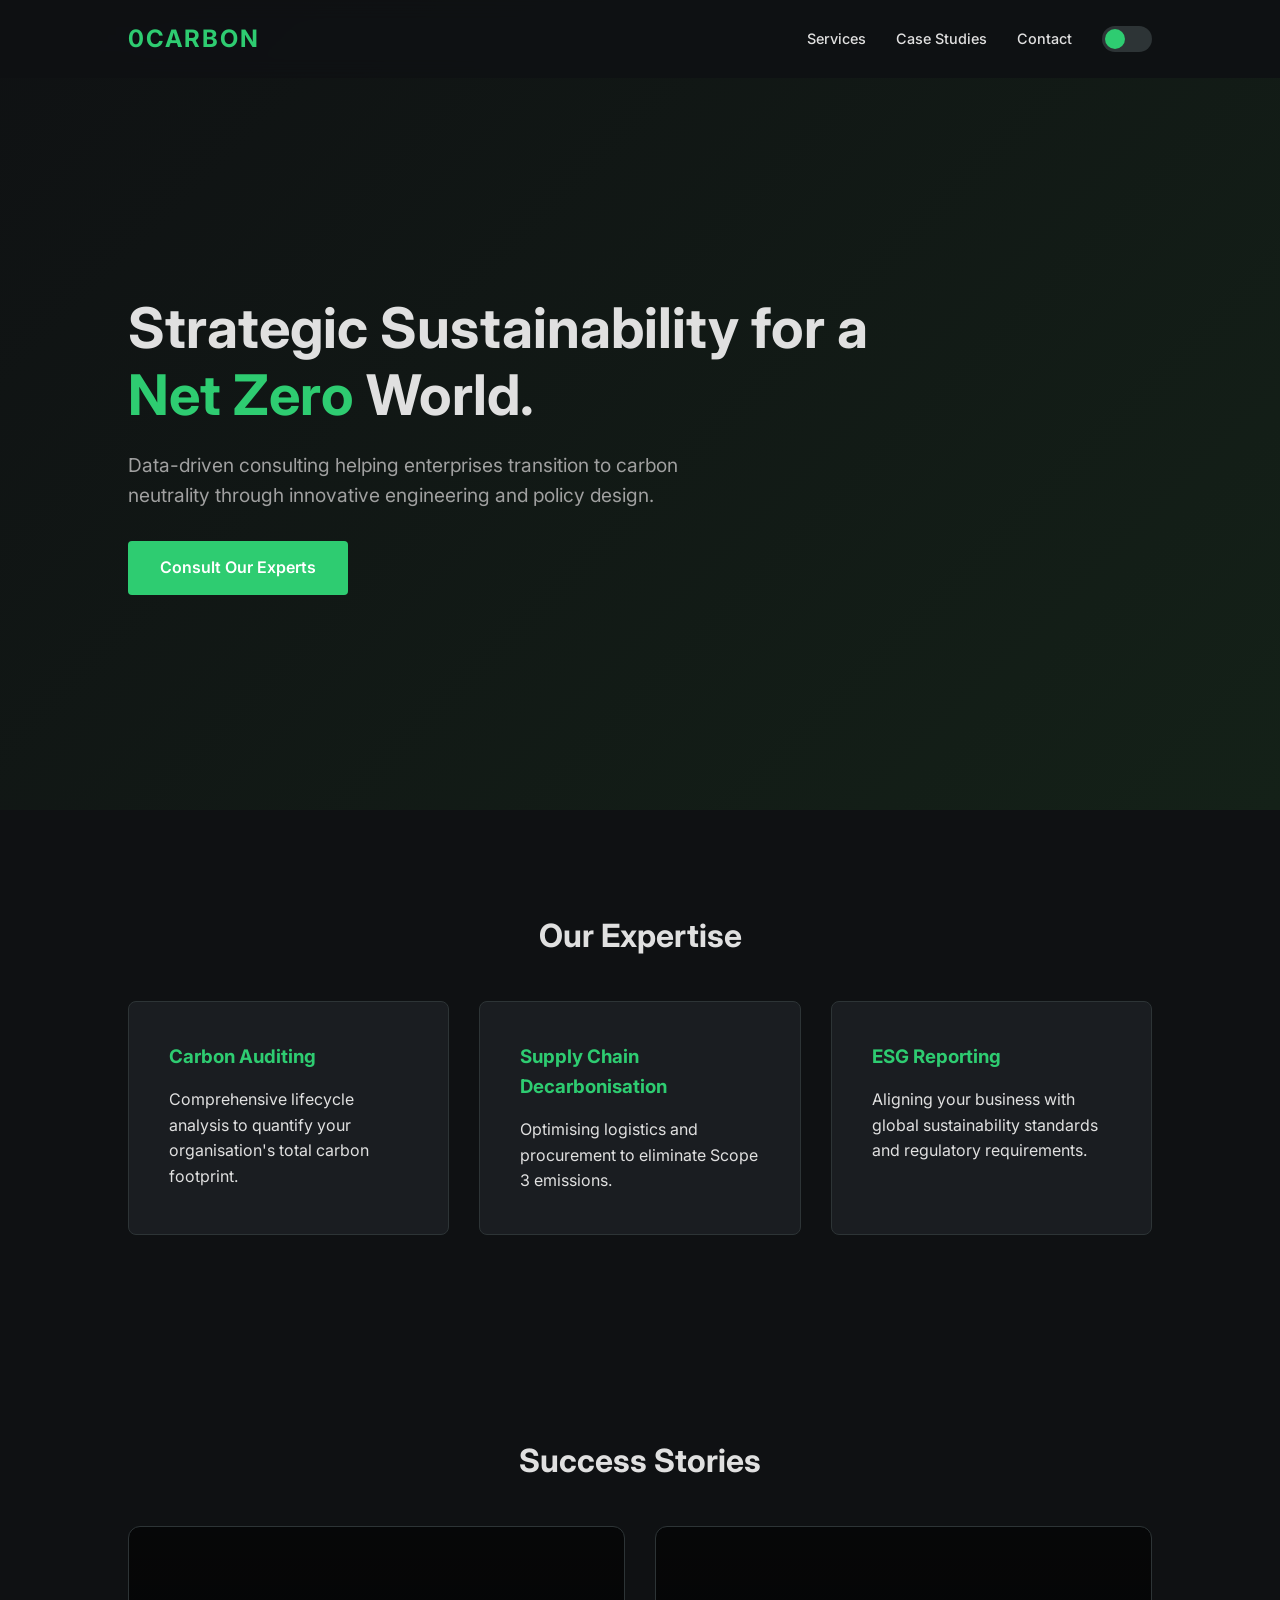
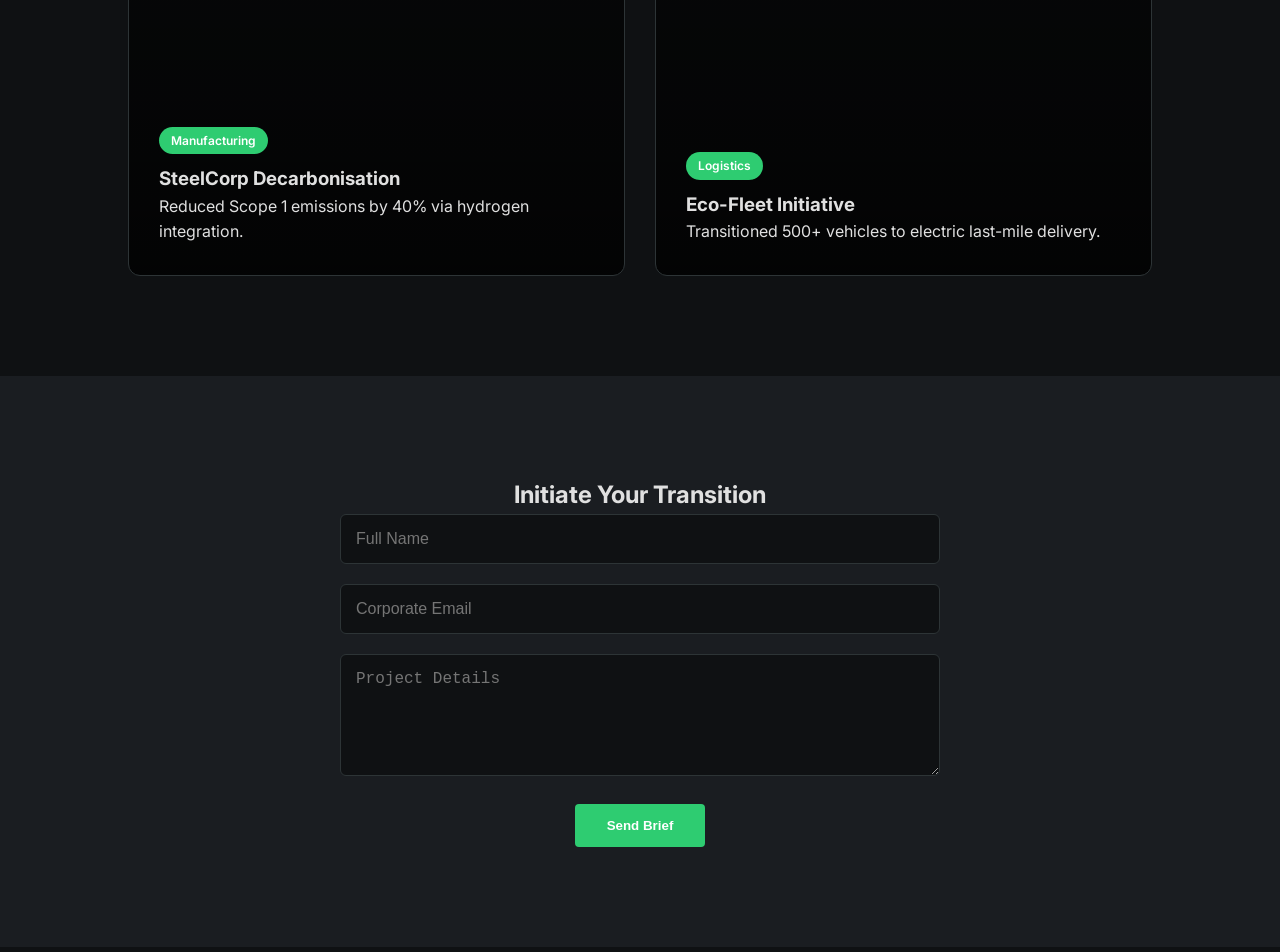
==== index.html @ 8ced05be "first commit" ====
<!DOCTYPE html>
<html lang="en" data-theme="dark">

<head>
    <meta charset="UTF-8">
    <meta name="viewport" content="width=device-width, initial-scale=1.0">
    <title>0Carbon | Engineering a Net Zero Future</title>
    <link rel="stylesheet" href="style.css">
    <link rel="preconnect" href="https://fonts.googleapis.com">
    <link href="https://fonts.googleapis.com/css2?family=Inter:wght@300;400;600;700&display=swap" rel="stylesheet">
</head>

<body>

    <nav class="navbar">
        <div class="logo">0CARBON</div>
        <ul class="nav-links">
            <li><a href="#services">Services</a></li>
            <li><a href="#projects">Case Studies</a></li>
            <li><a href="#contact">Contact</a></li>
            <button id="theme-toggle" aria-label="Toggle Dark/Light Mode">
                <span class="mode-icon"></span>
            </button>
        </ul>
    </nav>

    <header class="hero">
        <div class="hero-content">
            <h1>Strategic Sustainability for a <span class="text-green">Net Zero</span> World.</h1>
            <p>Data-driven consulting helping enterprises transition to carbon neutrality through innovative engineering
                and policy design.</p>
            <a href="#contact" class="btn-primary">Consult Our Experts</a>
        </div>
    </header>

    <section id="services" class="services">
        <h2 class="section-title">Our Expertise</h2>
        <div class="grid">
            <div class="card">
                <h3>Carbon Auditing</h3>
                <p>Comprehensive lifecycle analysis to quantify your organisation's total carbon footprint.</p>
            </div>
            <div class="card">
                <h3>Supply Chain Decarbonisation</h3>
                <p>Optimising logistics and procurement to eliminate Scope 3 emissions.</p>
            </div>
            <div class="card">
                <h3>ESG Reporting</h3>
                <p>Aligning your business with global sustainability standards and regulatory requirements.</p>
            </div>
        </div>
    </section>

    <section id="projects" class="case-studies">
        <h2 class="section-title">Success Stories</h2>
        <div class="grid">
            <div class="project-card">
                <div class="project-content">
                    <span class="tag">Manufacturing</span>
                    <h3>SteelCorp Decarbonisation</h3>
                    <p>Reduced Scope 1 emissions by 40% via hydrogen integration.</p>
                </div>
            </div>
            <div class="project-card">
                <div class="project-content">
                    <span class="tag">Logistics</span>
                    <h3>Eco-Fleet Initiative</h3>
                    <p>Transitioned 500+ vehicles to electric last-mile delivery.</p>
                </div>
            </div>
        </div>
    </section>

    <section id="contact" class="contact-section">
        <div class="contact-container">
            <h2>Initiate Your Transition</h2>
            <form id="contactForm">
                <div class="input-group">
                    <input type="text" id="name" placeholder="Full Name" required>
                    <small class="error-msg"></small>
                </div>
                <div class="input-group">
                    <input type="email" id="email" placeholder="Corporate Email" required>
                    <small class="error-msg"></small>
                </div>
                <div class="input-group">
                    <textarea id="message" rows="5" placeholder="Project Details" required></textarea>
                    <small class="error-msg"></small>
                </div>
                <button type="submit" class="btn-primary">Send Brief</button>
            </form>
            <div id="formFeedback" class="hidden">Thank you. Our consultants will reach out within 24 hours.</div>
        </div>
    </section>

    <script src="script.js"></script>
</body>

</html>
---- style.css ----
:root {
    /* Dark Theme */
    --bg-color: #0f1113;
    --card-bg: #1a1d21;
    --text-main: #e0e0e0;
    --text-dim: #a0a0a0;
    --accent-green: #2ecc71;
    --nav-bg: rgba(15, 17, 19, 0.9);
    --border: #2d3436;
}

[data-theme="light"] {
    --bg-color: #f5f7f8;
    --card-bg: #ffffff;
    --text-main: #1a1d21;
    --text-dim: #4a4a4a;
    --accent-green: #27ae60;
    --nav-bg: rgba(245, 247, 248, 0.9);
    --border: #dcdde1;
}

* {
    margin: 0;
    padding: 0;
    box-sizing: border-box;
}

html {
    scroll-behavior: smooth;
}

body {
    font-family: 'Inter', sans-serif;
    background-color: var(--bg-color);
    color: var(--text-main);
    transition: background 0.3s ease, color 0.3s ease;
    line-height: 1.6;
}

.navbar {
    display: flex;
    justify-content: space-between;
    align-items: center;
    padding: 20px 10%;
    position: fixed;
    width: 100%;
    top: 0;
    background: var(--nav-bg);
    backdrop-filter: blur(10px);
    z-index: 1000;
}

.logo {
    font-weight: 700;
    font-size: 1.5rem;
    letter-spacing: 2px;
    color: var(--accent-green);
}

.nav-links {
    display: flex;
    list-style: none;
    align-items: center;
    gap: 30px;
}

.nav-links a {
    text-decoration: none;
    color: var(--text-main);
    font-weight: 500;
    font-size: 0.9rem;
}

#theme-toggle {
    background: var(--border);
    border: none;
    width: 50px;
    height: 26px;
    border-radius: 20px;
    cursor: pointer;
    position: relative;
}

.mode-icon {
    position: absolute;
    top: 3px;
    left: 3px;
    width: 20px;
    height: 20px;
    background: var(--accent-green);
    border-radius: 50%;
    transition: 0.3s;
}

[data-theme="light"] .mode-icon {
    transform: translateX(24px);
}

.hero {
    height: 90vh;
    display: flex;
    align-items: center;
    padding: 0 10%;
    background: linear-gradient(135deg, var(--bg-color) 0%, #142118 100%);
    padding-top: 80px;
}

.hero h1 {
    font-size: 3.5rem;
    max-width: 800px;
    margin-bottom: 20px;
    line-height: 1.2;
}

.text-green {
    color: var(--accent-green);
}

.hero p {
    color: var(--text-dim);
    font-size: 1.2rem;
    max-width: 600px;
    margin-bottom: 30px;
}

.btn-primary {
    display: inline-block;
    padding: 14px 32px;
    background: var(--accent-green);
    color: white;
    text-decoration: none;
    border-radius: 4px;
    font-weight: 600;
    border: none;
    cursor: pointer;
    transition: opacity 0.3s;
}

.btn-primary:hover {
    opacity: 0.9;
}

.section-title {
    font-size: 2rem;
    margin-bottom: 40px;
    text-align: center;
}

.services,
.case-studies {
    padding: 100px 10%;
}

.grid {
    display: grid;
    grid-template-columns: repeat(auto-fit, minmax(300px, 1fr));
    gap: 30px;
}

.card {
    background: var(--card-bg);
    padding: 40px;
    border-radius: 8px;
    border: 1px solid var(--border);
    transition: transform 0.3s ease;
}

.card:hover {
    transform: translateY(-10px);
    border-color: var(--accent-green);
}

.card h3 {
    margin-bottom: 15px;
    color: var(--accent-green);
}

.project-card {
    background: linear-gradient(rgba(0, 0, 0, 0.6), rgba(0, 0, 0, 0.8)), url('https://images.unsplash.com/photo-1473341304170-971dccb5ac1e?auto=format&fit=crop&w=800&q=80');
    background-size: cover;
    height: 350px;
    border-radius: 12px;
    display: flex;
    align-items: flex-end;
    padding: 30px;
    border: 1px solid var(--border);
}

.tag {
    background: var(--accent-green);
    color: white;
    padding: 4px 12px;
    font-size: 0.75rem;
    border-radius: 20px;
    font-weight: 600;
    margin-bottom: 10px;
    display: inline-block;
}

.contact-section {
    padding: 100px 10%;
    background: var(--card-bg);
}

.contact-container {
    max-width: 600px;
    margin: 0 auto;
    text-align: center;
}

.input-group {
    margin-bottom: 20px;
    text-align: left;
}

input,
textarea {
    width: 100%;
    padding: 15px;
    background: var(--bg-color);
    border: 1px solid var(--border);
    color: var(--text-main);
    border-radius: 6px;
    font-size: 1rem;
}

.error-msg {
    color: #ff7675;
    font-size: 0.8rem;
    display: none;
    margin-top: 5px;
}

.hidden {
    display: none;
    padding: 20px;
    background: rgba(46, 204, 113, 0.1);
    border-radius: 8px;
}
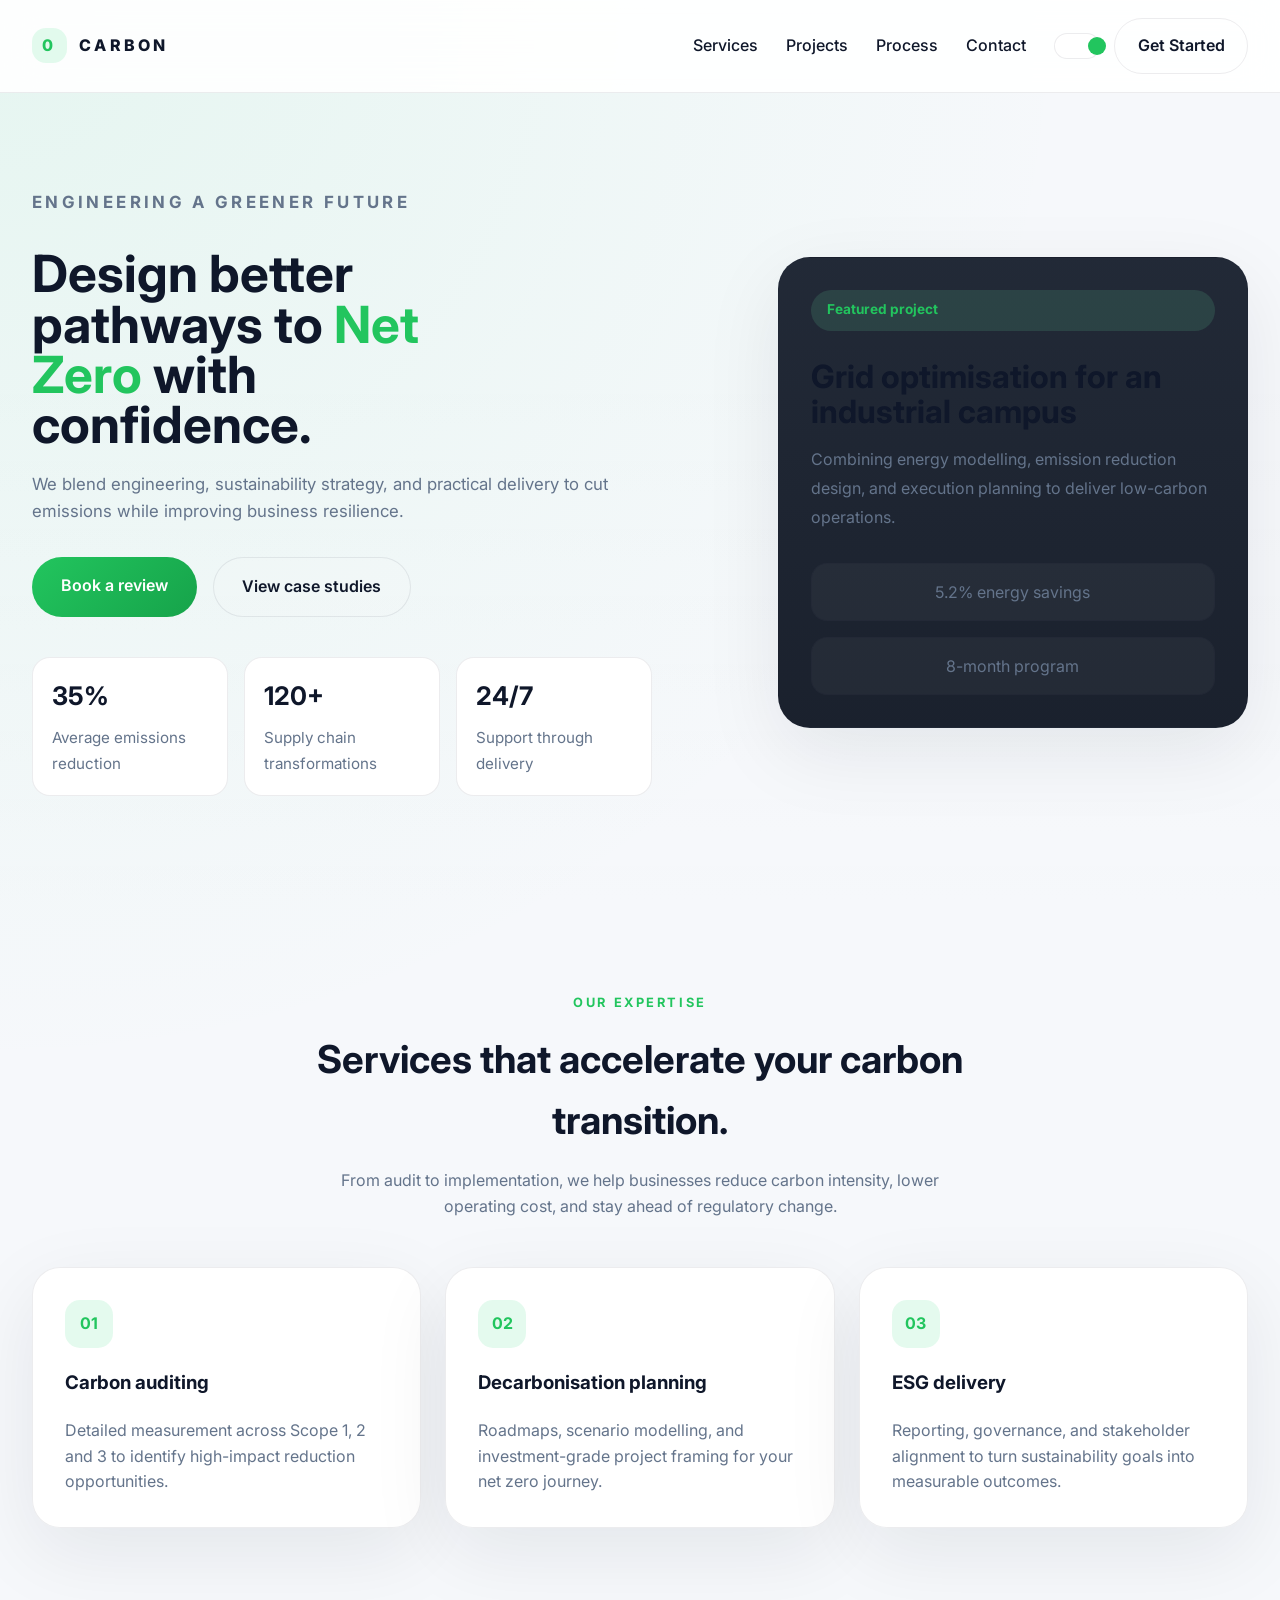
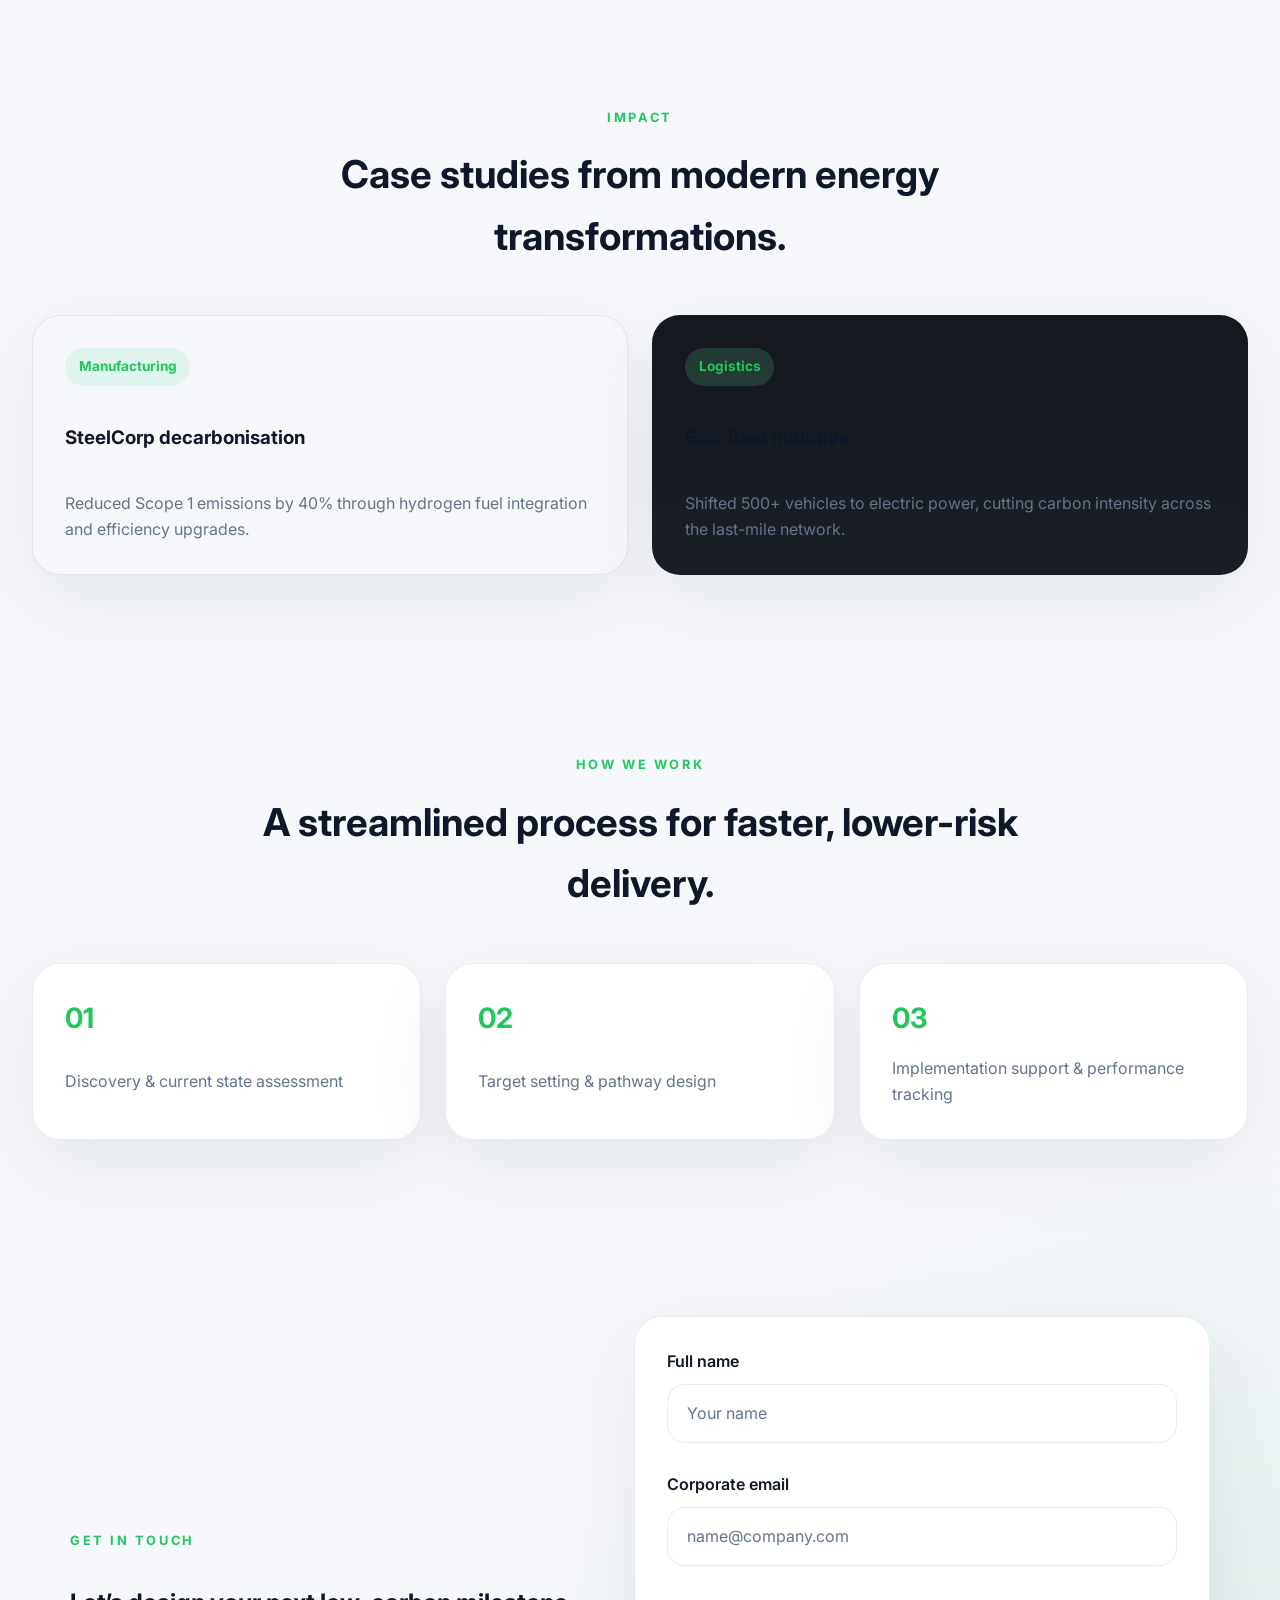
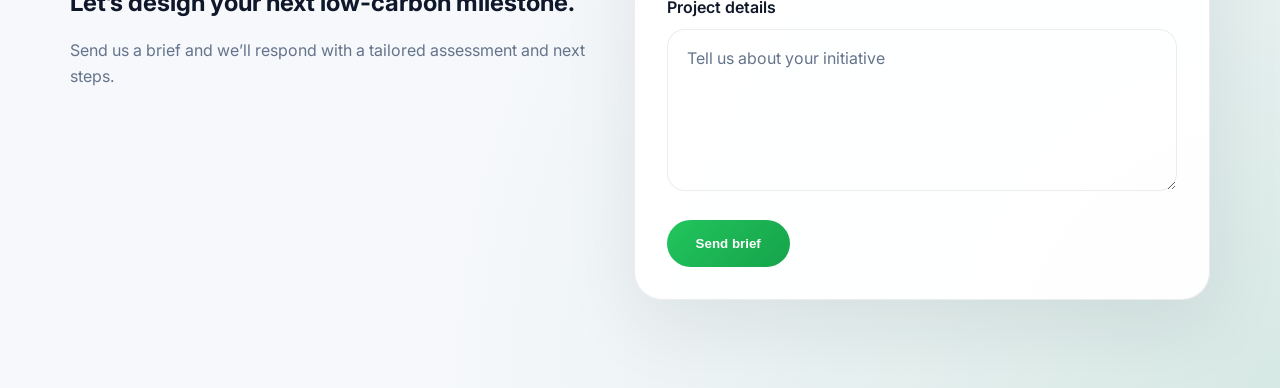
==== commit 6003a913: "Test 1" ====
--- a/index.html
+++ b/index.html
@@ -7,91 +7,169 @@
     <title>0Carbon | Engineering a Net Zero Future</title>
     <link rel="stylesheet" href="style.css">
     <link rel="preconnect" href="https://fonts.googleapis.com">
-    <link href="https://fonts.googleapis.com/css2?family=Inter:wght@300;400;600;700&display=swap" rel="stylesheet">
+    <link rel="preconnect" href="https://fonts.gstatic.com" crossorigin>
+    <link href="https://fonts.googleapis.com/css2?family=Inter:wght@300;400;500;600;700;800&display=swap" rel="stylesheet">
 </head>
 
 <body>
-
-    <nav class="navbar">
-        <div class="logo">0CARBON</div>
-        <ul class="nav-links">
-            <li><a href="#services">Services</a></li>
-            <li><a href="#projects">Case Studies</a></li>
-            <li><a href="#contact">Contact</a></li>
-            <button id="theme-toggle" aria-label="Toggle Dark/Light Mode">
-                <span class="mode-icon"></span>
+    <div class="page-shell">
+        <nav class="navbar">
+            <div class="brand">
+                <span class="brand-mark">0</span>
+                <span class="brand-text">CARBON</span>
+            </div>
+            <button class="nav-toggle" id="navToggle" aria-label="Open navigation">
+                <span></span>
+                <span></span>
+                <span></span>
             </button>
-        </ul>
-    </nav>
-
-    <header class="hero">
-        <div class="hero-content">
-            <h1>Strategic Sustainability for a <span class="text-green">Net Zero</span> World.</h1>
-            <p>Data-driven consulting helping enterprises transition to carbon neutrality through innovative engineering
-                and policy design.</p>
-            <a href="#contact" class="btn-primary">Consult Our Experts</a>
-        </div>
-    </header>
-
-    <section id="services" class="services">
-        <h2 class="section-title">Our Expertise</h2>
-        <div class="grid">
-            <div class="card">
-                <h3>Carbon Auditing</h3>
-                <p>Comprehensive lifecycle analysis to quantify your organisation's total carbon footprint.</p>
-            </div>
-            <div class="card">
-                <h3>Supply Chain Decarbonisation</h3>
-                <p>Optimising logistics and procurement to eliminate Scope 3 emissions.</p>
-            </div>
-            <div class="card">
-                <h3>ESG Reporting</h3>
-                <p>Aligning your business with global sustainability standards and regulatory requirements.</p>
-            </div>
-        </div>
-    </section>
-
-    <section id="projects" class="case-studies">
-        <h2 class="section-title">Success Stories</h2>
-        <div class="grid">
-            <div class="project-card">
-                <div class="project-content">
-                    <span class="tag">Manufacturing</span>
-                    <h3>SteelCorp Decarbonisation</h3>
-                    <p>Reduced Scope 1 emissions by 40% via hydrogen integration.</p>
+            <div class="nav-menu" id="navMenu">
+                <ul class="nav-links">
+                    <li><a href="#services">Services</a></li>
+                    <li><a href="#projects">Projects</a></li>
+                    <li><a href="#process">Process</a></li>
+                    <li><a href="#contact">Contact</a></li>
+                </ul>
+                <div class="nav-actions">
+                    <button id="theme-toggle" class="theme-btn" aria-label="Toggle theme">
+                        <span class="mode-icon"></span>
+                    </button>
+                    <a class="btn-outline" href="#contact">Get Started</a>
                 </div>
             </div>
-            <div class="project-card">
-                <div class="project-content">
-                    <span class="tag">Logistics</span>
-                    <h3>Eco-Fleet Initiative</h3>
-                    <p>Transitioned 500+ vehicles to electric last-mile delivery.</p>
+        </nav>
+
+        <header class="hero">
+            <div class="hero-copy">
+                <p class="eyebrow">Engineering a greener future</p>
+                <h1>Design better pathways to <span>Net Zero</span> with confidence.</h1>
+                <p>We blend engineering, sustainability strategy, and practical delivery to cut emissions while improving business resilience.</p>
+                <div class="hero-actions">
+                    <a class="btn-primary" href="#contact">Book a review</a>
+                    <a class="btn-secondary" href="#projects">View case studies</a>
+                </div>
+                <div class="hero-metrics">
+                    <div>
+                        <strong>35%</strong>
+                        <span>Average emissions reduction</span>
+                    </div>
+                    <div>
+                        <strong>120+</strong>
+                        <span>Supply chain transformations</span>
+                    </div>
+                    <div>
+                        <strong>24/7</strong>
+                        <span>Support through delivery</span>
+                    </div>
                 </div>
             </div>
-        </div>
-    </section>
+            <div class="hero-panel">
+                <div class="panel-badge">Featured project</div>
+                <h2>Grid optimisation for an industrial campus</h2>
+                <p>Combining energy modelling, emission reduction design, and execution planning to deliver low-carbon operations.</p>
+                <div class="panel-footer">
+                    <span>5.2% energy savings</span>
+                    <span>8-month program</span>
+                </div>
+            </div>
+        </header>
 
-    <section id="contact" class="contact-section">
-        <div class="contact-container">
-            <h2>Initiate Your Transition</h2>
-            <form id="contactForm">
-                <div class="input-group">
-                    <input type="text" id="name" placeholder="Full Name" required>
-                    <small class="error-msg"></small>
+        <main>
+            <section id="services" class="services">
+                <div class="section-intro">
+                    <span class="section-label">Our expertise</span>
+                    <h2>Services that accelerate your carbon transition.</h2>
+                    <p>From audit to implementation, we help businesses reduce carbon intensity, lower operating cost, and stay ahead of regulatory change.</p>
                 </div>
-                <div class="input-group">
-                    <input type="email" id="email" placeholder="Corporate Email" required>
-                    <small class="error-msg"></small>
+                <div class="grid grid-3">
+                    <article class="service-card">
+                        <div class="service-icon">01</div>
+                        <h3>Carbon auditing</h3>
+                        <p>Detailed measurement across Scope 1, 2 and 3 to identify high-impact reduction opportunities.</p>
+                    </article>
+                    <article class="service-card">
+                        <div class="service-icon">02</div>
+                        <h3>Decarbonisation planning</h3>
+                        <p>Roadmaps, scenario modelling, and investment-grade project framing for your net zero journey.</p>
+                    </article>
+                    <article class="service-card">
+                        <div class="service-icon">03</div>
+                        <h3>ESG delivery</h3>
+                        <p>Reporting, governance, and stakeholder alignment to turn sustainability goals into measurable outcomes.</p>
+                    </article>
                 </div>
-                <div class="input-group">
-                    <textarea id="message" rows="5" placeholder="Project Details" required></textarea>
-                    <small class="error-msg"></small>
+            </section>
+
+            <section id="projects" class="case-studies">
+                <div class="section-intro">
+                    <span class="section-label">Impact</span>
+                    <h2>Case studies from modern energy transformations.</h2>
                 </div>
-                <button type="submit" class="btn-primary">Send Brief</button>
-            </form>
-            <div id="formFeedback" class="hidden">Thank you. Our consultants will reach out within 24 hours.</div>
-        </div>
-    </section>
+                <div class="grid grid-2">
+                    <article class="project-card project-card--light">
+                        <span class="tag">Manufacturing</span>
+                        <h3>SteelCorp decarbonisation</h3>
+                        <p>Reduced Scope 1 emissions by 40% through hydrogen fuel integration and efficiency upgrades.</p>
+                    </article>
+                    <article class="project-card project-card--dark">
+                        <span class="tag">Logistics</span>
+                        <h3>Eco-fleet initiative</h3>
+                        <p>Shifted 500+ vehicles to electric power, cutting carbon intensity across the last-mile network.</p>
+                    </article>
+                </div>
+            </section>
+
+            <section id="process" class="process-section">
+                <div class="section-intro">
+                    <span class="section-label">How we work</span>
+                    <h2>A streamlined process for faster, lower-risk delivery.</h2>
+                </div>
+                <div class="process-grid">
+                    <div class="process-step">
+                        <h3>01</h3>
+                        <p>Discovery & current state assessment</p>
+                    </div>
+                    <div class="process-step">
+                        <h3>02</h3>
+                        <p>Target setting & pathway design</p>
+                    </div>
+                    <div class="process-step">
+                        <h3>03</h3>
+                        <p>Implementation support & performance tracking</p>
+                    </div>
+                </div>
+            </section>
+
+            <section id="contact" class="contact-section">
+                <div class="contact-wrap">
+                    <div class="contact-copy">
+                        <span class="section-label">Get in touch</span>
+                        <h2>Let’s design your next low-carbon milestone.</h2>
+                        <p>Send us a brief and we’ll respond with a tailored assessment and next steps.</p>
+                    </div>
+                    <form id="contactForm" class="contact-form">
+                        <div class="input-group">
+                            <label for="name">Full name</label>
+                            <input type="text" id="name" placeholder="Your name" required>
+                            <small class="error-msg"></small>
+                        </div>
+                        <div class="input-group">
+                            <label for="email">Corporate email</label>
+                            <input type="email" id="email" placeholder="name@company.com" required>
+                            <small class="error-msg"></small>
+                        </div>
+                        <div class="input-group">
+                            <label for="message">Project details</label>
+                            <textarea id="message" rows="5" placeholder="Tell us about your initiative" required></textarea>
+                            <small class="error-msg"></small>
+                        </div>
+                        <button type="submit" class="btn-primary">Send brief</button>
+                        <div id="formFeedback" class="form-feedback hidden">Thank you! We’ll be in touch within 24 hours.</div>
+                    </form>
+                </div>
+            </section>
+        </main>
+    </div>
 
     <script src="script.js"></script>
 </body>
--- a/style.css
+++ b/style.css
@@ -1,22 +1,29 @@
 :root {
-    /* Dark Theme */
-    --bg-color: #0f1113;
-    --card-bg: #1a1d21;
-    --text-main: #e0e0e0;
-    --text-dim: #a0a0a0;
-    --accent-green: #2ecc71;
-    --nav-bg: rgba(15, 17, 19, 0.9);
-    --border: #2d3436;
+    --bg-color: #06090e;
+    --surface: rgba(14, 20, 29, 0.9);
+    --card-bg: rgba(12, 18, 28, 0.96);
+    --panel-bg: rgba(9, 14, 22, 0.9);
+    --text-main: #f8fafc;
+    --text-muted: #a6b2c1;
+    --accent: #6ce3a3;
+    --accent-strong: #3ade8b;
+    --border: rgba(255, 255, 255, 0.08);
+    --shadow: 0 32px 120px rgba(5, 9, 16, 0.35);
+    --nav-bg: rgba(9, 14, 22, 0.75);
 }
 
 [data-theme="light"] {
-    --bg-color: #f5f7f8;
+    --bg-color: #f6f8fb;
+    --surface: rgba(255, 255, 255, 0.95);
     --card-bg: #ffffff;
-    --text-main: #1a1d21;
-    --text-dim: #4a4a4a;
-    --accent-green: #27ae60;
-    --nav-bg: rgba(245, 247, 248, 0.9);
-    --border: #dcdde1;
+    --panel-bg: rgba(255, 255, 255, 0.95);
+    --text-main: #0f172a;
+    --text-muted: #64748b;
+    --accent: #22c55e;
+    --accent-strong: #16a34a;
+    --border: rgba(15, 23, 42, 0.08);
+    --shadow: 0 24px 80px rgba(15, 23, 42, 0.08);
+    --nav-bg: rgba(255, 255, 255, 0.9);
 }
 
 * {
@@ -31,209 +38,577 @@
 
 body {
     font-family: 'Inter', sans-serif;
-    background-color: var(--bg-color);
-    color: var(--text-main);
-    transition: background 0.3s ease, color 0.3s ease;
+    background: radial-gradient(circle at top left, rgba(108, 227, 163, 0.12), transparent 28%),
+        radial-gradient(circle at bottom right, rgba(51, 152, 111, 0.16), transparent 22%),
+        var(--bg-color);
+    color: var(--text-main);
+    min-height: 100vh;
     line-height: 1.6;
+    transition: background 0.35s ease, color 0.35s ease;
+}
+
+body::before {
+    content: '';
+    position: fixed;
+    inset: 0;
+    background: linear-gradient(180deg, transparent 40%, rgba(255, 255, 255, 0.03) 100%);
+    pointer-events: none;
+}
+
+.page-shell {
+    position: relative;
+    overflow-x: hidden;
 }
 
 .navbar {
-    display: flex;
+    position: sticky;
+    top: 0;
+    z-index: 100;
+    display: flex;
+    align-items: center;
     justify-content: space-between;
-    align-items: center;
-    padding: 20px 10%;
-    position: fixed;
-    width: 100%;
-    top: 0;
+    gap: 1rem;
+    padding: 1.1rem 2rem;
     background: var(--nav-bg);
-    backdrop-filter: blur(10px);
-    z-index: 1000;
-}
-
-.logo {
+    backdrop-filter: blur(18px);
+    border-bottom: 1px solid var(--border);
+}
+
+.brand {
+    display: flex;
+    align-items: center;
+    gap: 0.75rem;
+    font-weight: 800;
+    letter-spacing: 0.2em;
+    text-transform: uppercase;
+    color: var(--text-main);
+}
+
+.brand-mark {
+    display: inline-flex;
+    width: 2.2rem;
+    height: 2.2rem;
+    align-items: center;
+    justify-content: center;
+    border-radius: 14px;
+    background: rgba(108, 227, 163, 0.18);
+    color: var(--accent);
+    font-size: 1rem;
+}
+
+.nav-toggle {
+    display: none;
+    border: none;
+    background: transparent;
+    cursor: pointer;
+    gap: 0.35rem;
+    flex-direction: column;
+    justify-content: center;
+    padding: 0.35rem;
+}
+
+.nav-toggle span {
+    display: block;
+    width: 1.75rem;
+    height: 2px;
+    background: var(--text-main);
+    border-radius: 999px;
+}
+
+.nav-menu {
+    display: flex;
+    align-items: center;
+    gap: 1.75rem;
+}
+
+.nav-links {
+    display: flex;
+    gap: 1.75rem;
+    list-style: none;
+}
+
+.nav-links a {
+    color: var(--text-main);
+    text-decoration: none;
+    font-weight: 500;
+    transition: color 0.2s ease;
+}
+
+.nav-links a:hover,
+.nav-links a:focus-visible {
+    color: var(--accent);
+}
+
+.nav-actions {
+    display: flex;
+    align-items: center;
+    gap: 0.9rem;
+}
+
+.theme-btn {
+    width: 46px;
+    height: 26px;
+    border-radius: 999px;
+    border: 1px solid var(--border);
+    background: var(--surface);
+    display: grid;
+    place-items: center;
+    position: relative;
+    cursor: pointer;
+}
+
+.mode-icon {
+    width: 18px;
+    height: 18px;
+    border-radius: 50%;
+    background: var(--accent);
+    transform: translateX(0);
+    transition: transform 0.25s ease;
+}
+
+[data-theme="light"] .mode-icon {
+    transform: translateX(20px);
+}
+
+.btn-outline,
+.btn-primary,
+.btn-secondary {
+    border-radius: 999px;
+    font-weight: 600;
+    transition: transform 0.25s ease, background 0.25s ease, color 0.25s ease;
+}
+
+.btn-outline {
+    padding: 0.9rem 1.4rem;
+    border: 1px solid var(--border);
+    color: var(--text-main);
+    text-decoration: none;
+    background: transparent;
+}
+
+.btn-outline:hover {
+    transform: translateY(-1px);
+    border-color: var(--accent);
+    color: var(--accent);
+}
+
+.hero {
+    display: grid;
+    grid-template-columns: 1.2fr 0.8fr;
+    align-items: center;
+    gap: 2.5rem;
+    min-height: calc(100vh - 92px);
+    padding: 3.5rem 2rem 4rem;
+}
+
+.hero-copy {
+    max-width: 620px;
+}
+
+.eyebrow {
+    display: inline-flex;
+    align-items: center;
+    gap: 0.5rem;
+    color: var(--accent);
+    font-size: 0.85rem;
     font-weight: 700;
-    font-size: 1.5rem;
-    letter-spacing: 2px;
-    color: var(--accent-green);
-}
-
-.nav-links {
-    display: flex;
-    list-style: none;
-    align-items: center;
-    gap: 30px;
-}
-
-.nav-links a {
-    text-decoration: none;
-    color: var(--text-main);
-    font-weight: 500;
-    font-size: 0.9rem;
-}
-
-#theme-toggle {
-    background: var(--border);
-    border: none;
-    width: 50px;
-    height: 26px;
-    border-radius: 20px;
-    cursor: pointer;
-    position: relative;
-}
-
-.mode-icon {
-    position: absolute;
-    top: 3px;
-    left: 3px;
-    width: 20px;
-    height: 20px;
-    background: var(--accent-green);
-    border-radius: 50%;
-    transition: 0.3s;
-}
-
-[data-theme="light"] .mode-icon {
-    transform: translateX(24px);
-}
-
-.hero {
-    height: 90vh;
-    display: flex;
-    align-items: center;
-    padding: 0 10%;
-    background: linear-gradient(135deg, var(--bg-color) 0%, #142118 100%);
-    padding-top: 80px;
+    text-transform: uppercase;
+    letter-spacing: 0.2em;
+    margin-bottom: 1rem;
 }
 
 .hero h1 {
-    font-size: 3.5rem;
-    max-width: 800px;
-    margin-bottom: 20px;
-    line-height: 1.2;
-}
-
-.text-green {
-    color: var(--accent-green);
-}
-
-.hero p {
-    color: var(--text-dim);
-    font-size: 1.2rem;
-    max-width: 600px;
-    margin-bottom: 30px;
+    font-size: clamp(3rem, 4vw, 4.25rem);
+    line-height: 0.98;
+    max-width: 12ch;
+    margin-bottom: 1.4rem;
+}
+
+.hero h1 span {
+    color: var(--accent);
+}
+
+.hero-copy p {
+    max-width: 42rem;
+    color: var(--text-muted);
+    font-size: 1.05rem;
+    margin-bottom: 2rem;
+}
+
+.hero-actions {
+    display: flex;
+    flex-wrap: wrap;
+    gap: 1rem;
+    margin-bottom: 2.5rem;
 }
 
 .btn-primary {
-    display: inline-block;
-    padding: 14px 32px;
-    background: var(--accent-green);
-    color: white;
-    text-decoration: none;
-    border-radius: 4px;
-    font-weight: 600;
+    padding: 1rem 1.8rem;
+    background: linear-gradient(135deg, var(--accent), var(--accent-strong));
+    color: #fff;
     border: none;
     cursor: pointer;
-    transition: opacity 0.3s;
-}
-
-.btn-primary:hover {
-    opacity: 0.9;
-}
-
-.section-title {
+    text-decoration: none;
+}
+
+.btn-secondary {
+    padding: 1rem 1.8rem;
+    background: rgba(255, 255, 255, 0.08);
+    border: 1px solid var(--border);
+    color: var(--text-main);
+    text-decoration: none;
+}
+
+.hero-metrics {
+    display: grid;
+    grid-template-columns: repeat(3, minmax(0, 1fr));
+    gap: 1rem;
+}
+
+.hero-metrics div {
+    padding: 1.15rem 1.2rem;
+    background: var(--panel-bg);
+    border: 1px solid var(--border);
+    border-radius: 18px;
+}
+
+.hero-metrics strong {
+    display: block;
+    font-size: 1.6rem;
+    margin-bottom: 0.5rem;
+    color: var(--text-main);
+}
+
+.hero-metrics span {
+    color: var(--text-muted);
+    font-size: 0.95rem;
+}
+
+.hero-panel {
+    position: relative;
+    padding: 2rem;
+    background: linear-gradient(180deg, rgba(22, 30, 44, 0.95), rgba(14, 21, 34, 0.95));
+    border: 1px solid var(--border);
+    border-radius: 32px;
+    box-shadow: var(--shadow);
+    min-height: 420px;
+    display: flex;
+    flex-direction: column;
+    justify-content: center;
+}
+
+.panel-badge {
+    display: inline-flex;
+    padding: 0.6rem 1rem;
+    background: rgba(108, 227, 163, 0.14);
+    color: var(--accent);
+    border-radius: 999px;
+    font-size: 0.85rem;
+    margin-bottom: 1.75rem;
+    font-weight: 700;
+}
+
+.hero-panel h2 {
     font-size: 2rem;
-    margin-bottom: 40px;
+    line-height: 1.1;
+    margin-bottom: 1rem;
+}
+
+.hero-panel p {
+    color: var(--text-muted);
+    line-height: 1.8;
+    margin-bottom: 2rem;
+}
+
+.panel-footer {
+    display: grid;
+    gap: 1rem;
+}
+
+.panel-footer span {
+    display: inline-flex;
+    align-items: center;
+    justify-content: center;
+    padding: 0.95rem 1rem;
+    background: rgba(255, 255, 255, 0.04);
+    border-radius: 16px;
+    border: 1px solid var(--border);
+    color: var(--text-muted);
+}
+
+.section-intro {
+    max-width: 760px;
+    margin: 0 auto 3rem;
     text-align: center;
 }
 
+.section-label {
+    display: inline-flex;
+    color: var(--accent);
+    font-weight: 700;
+    text-transform: uppercase;
+    letter-spacing: 0.2em;
+    font-size: 0.8rem;
+    margin-bottom: 1rem;
+}
+
+.section-intro h2 {
+    font-size: clamp(2rem, 3vw, 2.8rem);
+    margin-bottom: 1rem;
+}
+
+.section-intro p {
+    color: var(--text-muted);
+    max-width: 42rem;
+    margin: 0 auto;
+}
+
 .services,
-.case-studies {
-    padding: 100px 10%;
+.case-studies,
+.process-section,
+.contact-section {
+    padding: 5.5rem 2rem;
 }
 
 .grid {
     display: grid;
-    grid-template-columns: repeat(auto-fit, minmax(300px, 1fr));
-    gap: 30px;
-}
-
-.card {
-    background: var(--card-bg);
-    padding: 40px;
-    border-radius: 8px;
-    border: 1px solid var(--border);
-    transition: transform 0.3s ease;
-}
-
-.card:hover {
-    transform: translateY(-10px);
-    border-color: var(--accent-green);
-}
-
-.card h3 {
-    margin-bottom: 15px;
-    color: var(--accent-green);
+    gap: 1.5rem;
+}
+
+.grid-3 {
+    grid-template-columns: repeat(3, minmax(0, 1fr));
+}
+
+.grid-2 {
+    grid-template-columns: repeat(2, minmax(0, 1fr));
+}
+
+.service-card,
+.project-card,
+.process-step,
+.contact-form {
+    background: var(--panel-bg);
+    border: 1px solid var(--border);
+    border-radius: 28px;
+    padding: 2rem;
+    box-shadow: var(--shadow);
+}
+
+.service-card {
+    display: flex;
+    flex-direction: column;
+    gap: 1.25rem;
+}
+
+.service-icon {
+    width: 3rem;
+    height: 3rem;
+    border-radius: 15px;
+    background: rgba(108, 227, 163, 0.18);
+    color: var(--accent);
+    display: grid;
+    place-items: center;
+    font-weight: 700;
+}
+
+.service-card h3,
+.project-card h3 {
+    margin: 0;
+}
+
+.service-card p,
+.project-card p,
+.process-step p,
+.hero-panel p {
+    color: var(--text-muted);
 }
 
 .project-card {
-    background: linear-gradient(rgba(0, 0, 0, 0.6), rgba(0, 0, 0, 0.8)), url('https://images.unsplash.com/photo-1473341304170-971dccb5ac1e?auto=format&fit=crop&w=800&q=80');
-    background-size: cover;
-    height: 350px;
-    border-radius: 12px;
-    display: flex;
-    align-items: flex-end;
-    padding: 30px;
-    border: 1px solid var(--border);
+    display: flex;
+    flex-direction: column;
+    justify-content: space-between;
+    min-height: 260px;
+    gap: 1.25rem;
+}
+
+.project-card--light {
+    background: linear-gradient(180deg, rgba(255,255,255,0.08), rgba(255,255,255,0.02));
+}
+
+.project-card--dark {
+    background: linear-gradient(180deg, rgba(8,12,18,0.95), rgba(13,18,26,0.95));
 }
 
 .tag {
-    background: var(--accent-green);
-    color: white;
-    padding: 4px 12px;
-    font-size: 0.75rem;
-    border-radius: 20px;
+    width: fit-content;
+    padding: 0.5rem 0.85rem;
+    background: rgba(108, 227, 163, 0.16);
+    color: var(--accent);
+    border-radius: 999px;
+    font-size: 0.85rem;
+    font-weight: 700;
+}
+
+.process-grid {
+    display: grid;
+    grid-template-columns: repeat(3, minmax(0, 1fr));
+    gap: 1.5rem;
+}
+
+.process-step {
+    display: grid;
+    gap: 1rem;
+    justify-items: start;
+}
+
+.process-step h3 {
+    font-size: 1.75rem;
+    color: var(--accent);
+}
+
+.process-step p {
+    margin: 0;
+}
+
+.contact-wrap {
+    display: grid;
+    grid-template-columns: 1fr 1.1fr;
+    gap: 2.5rem;
+    align-items: center;
+    max-width: 1140px;
+    margin: 0 auto;
+}
+
+.contact-copy h2 {
+    margin: 1rem 0 1rem;
+}
+
+.contact-copy p {
+    color: var(--text-muted);
+    max-width: 40rem;
+}
+
+.contact-form {
+    display: grid;
+    gap: 1.25rem;
+}
+
+.input-group {
+    display: grid;
+    gap: 0.55rem;
+}
+
+.input-group label {
+    color: var(--text-main);
     font-weight: 600;
-    margin-bottom: 10px;
-    display: inline-block;
-}
-
-.contact-section {
-    padding: 100px 10%;
-    background: var(--card-bg);
-}
-
-.contact-container {
-    max-width: 600px;
-    margin: 0 auto;
-    text-align: center;
-}
-
-.input-group {
-    margin-bottom: 20px;
-    text-align: left;
 }
 
 input,
 textarea {
     width: 100%;
-    padding: 15px;
-    background: var(--bg-color);
-    border: 1px solid var(--border);
-    color: var(--text-main);
-    border-radius: 6px;
-    font-size: 1rem;
-}
-
-.error-msg {
-    color: #ff7675;
-    font-size: 0.8rem;
-    display: none;
-    margin-top: 5px;
+    border-radius: 18px;
+    border: 1px solid var(--border);
+    background: rgba(255, 255, 255, 0.03);
+    color: var(--text-main);
+    padding: 1rem 1.2rem;
+    font: inherit;
+}
+
+input::placeholder,
+textarea::placeholder {
+    color: var(--text-muted);
+}
+
+.btn-primary {
+    width: fit-content;
+}
+
+.form-feedback {
+    color: var(--accent);
+    font-weight: 600;
+    margin-top: 0.75rem;
 }
 
 .hidden {
     display: none;
-    padding: 20px;
-    background: rgba(46, 204, 113, 0.1);
-    border-radius: 8px;
-}+}
+
+@media (max-width: 1050px) {
+    .hero {
+        grid-template-columns: 1fr;
+        min-height: auto;
+    }
+
+    .hero-panel {
+        order: -1;
+    }
+
+    .contact-wrap {
+        grid-template-columns: 1fr;
+    }
+}
+
+@media (max-width: 860px) {
+    .navbar {
+        padding: 1rem 1.25rem;
+    }
+
+    .nav-toggle {
+        display: flex;
+    }
+
+    .nav-menu {
+        position: fixed;
+        inset: 72px 0 0;
+        background: rgba(6, 9, 14, 0.98);
+        backdrop-filter: blur(20px);
+        flex-direction: column;
+        padding: 1.5rem 1.75rem;
+        gap: 1.5rem;
+        transform: translateY(-110%);
+        transition: transform 0.28s ease;
+        pointer-events: none;
+        opacity: 0;
+    }
+
+    .nav-menu.open {
+        transform: translateY(0);
+        opacity: 1;
+        pointer-events: auto;
+    }
+
+    .nav-links {
+        flex-direction: column;
+        gap: 1rem;
+    }
+
+    .hero-metrics {
+        grid-template-columns: 1fr;
+    }
+
+    .grid-3,
+    .grid-2,
+    .process-grid {
+        grid-template-columns: 1fr;
+    }
+}
+
+@media (max-width: 640px) {
+    .navbar {
+        flex-wrap: wrap;
+        gap: 1rem;
+    }
+
+    .hero-copy h1 {
+        font-size: 2.6rem;
+    }
+
+    .hero-actions {
+        flex-direction: column;
+        align-items: stretch;
+    }
+
+    .hero-panel {
+        border-radius: 24px;
+    }
+}
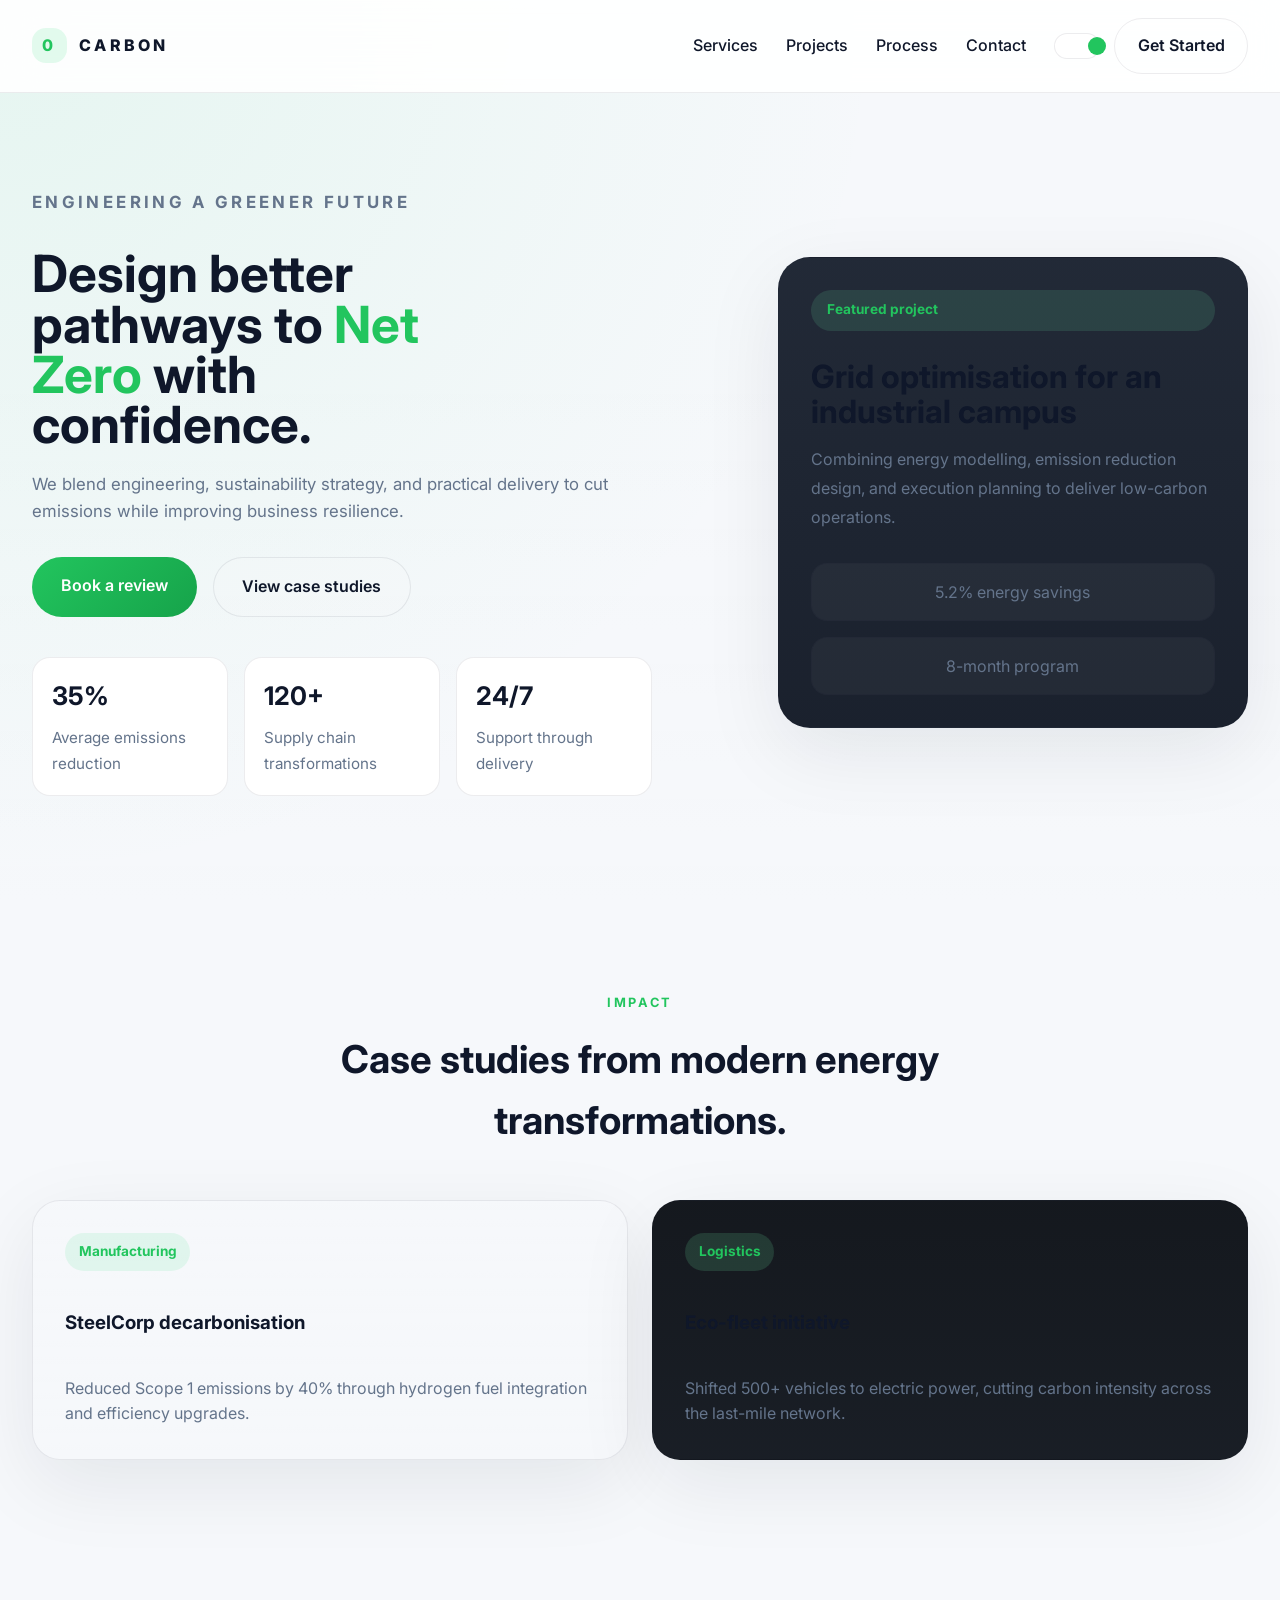
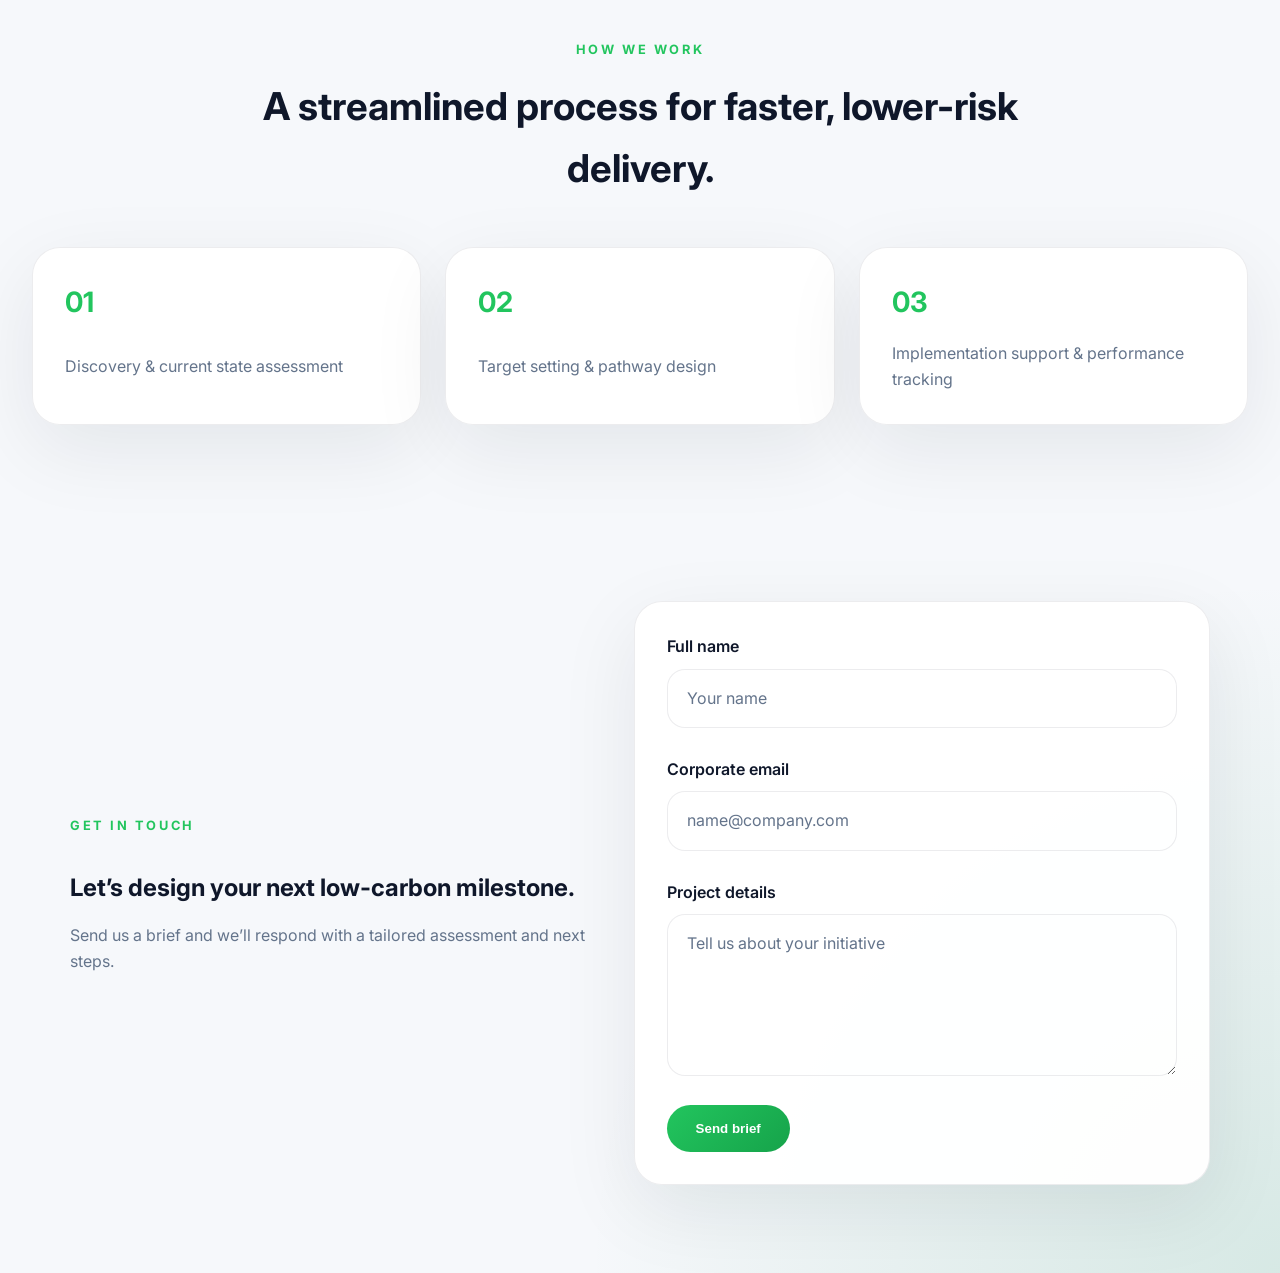
==== commit 34bf2538: "Test1_newdesign" ====
--- a/index.html
+++ b/index.html
@@ -25,7 +25,7 @@
             </button>
             <div class="nav-menu" id="navMenu">
                 <ul class="nav-links">
-                    <li><a href="#services">Services</a></li>
+                    <li><a href="services.html">Services</a></li>
                     <li><a href="#projects">Projects</a></li>
                     <li><a href="#process">Process</a></li>
                     <li><a href="#contact">Contact</a></li>
@@ -75,30 +75,7 @@
         </header>
 
         <main>
-            <section id="services" class="services">
-                <div class="section-intro">
-                    <span class="section-label">Our expertise</span>
-                    <h2>Services that accelerate your carbon transition.</h2>
-                    <p>From audit to implementation, we help businesses reduce carbon intensity, lower operating cost, and stay ahead of regulatory change.</p>
-                </div>
-                <div class="grid grid-3">
-                    <article class="service-card">
-                        <div class="service-icon">01</div>
-                        <h3>Carbon auditing</h3>
-                        <p>Detailed measurement across Scope 1, 2 and 3 to identify high-impact reduction opportunities.</p>
-                    </article>
-                    <article class="service-card">
-                        <div class="service-icon">02</div>
-                        <h3>Decarbonisation planning</h3>
-                        <p>Roadmaps, scenario modelling, and investment-grade project framing for your net zero journey.</p>
-                    </article>
-                    <article class="service-card">
-                        <div class="service-icon">03</div>
-                        <h3>ESG delivery</h3>
-                        <p>Reporting, governance, and stakeholder alignment to turn sustainability goals into measurable outcomes.</p>
-                    </article>
-                </div>
-            </section>
+            
 
             <section id="projects" class="case-studies">
                 <div class="section-intro">
